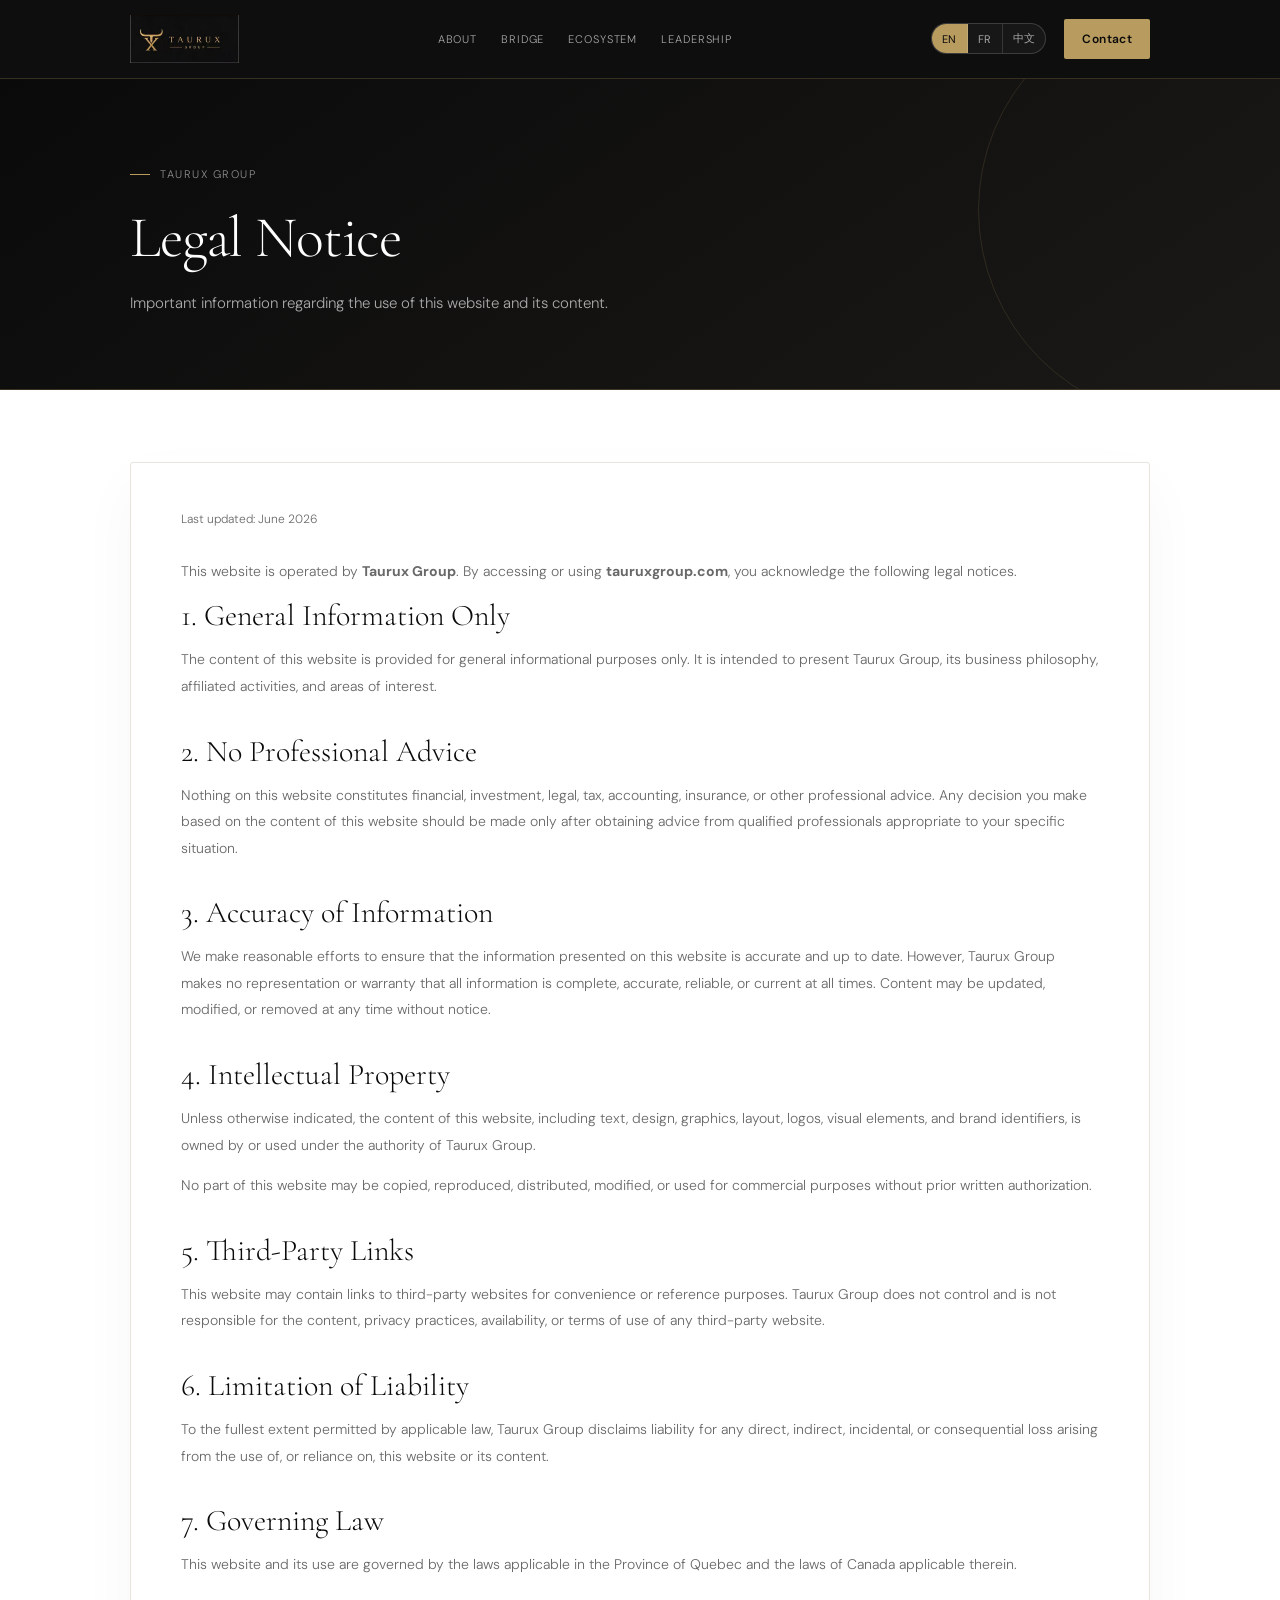
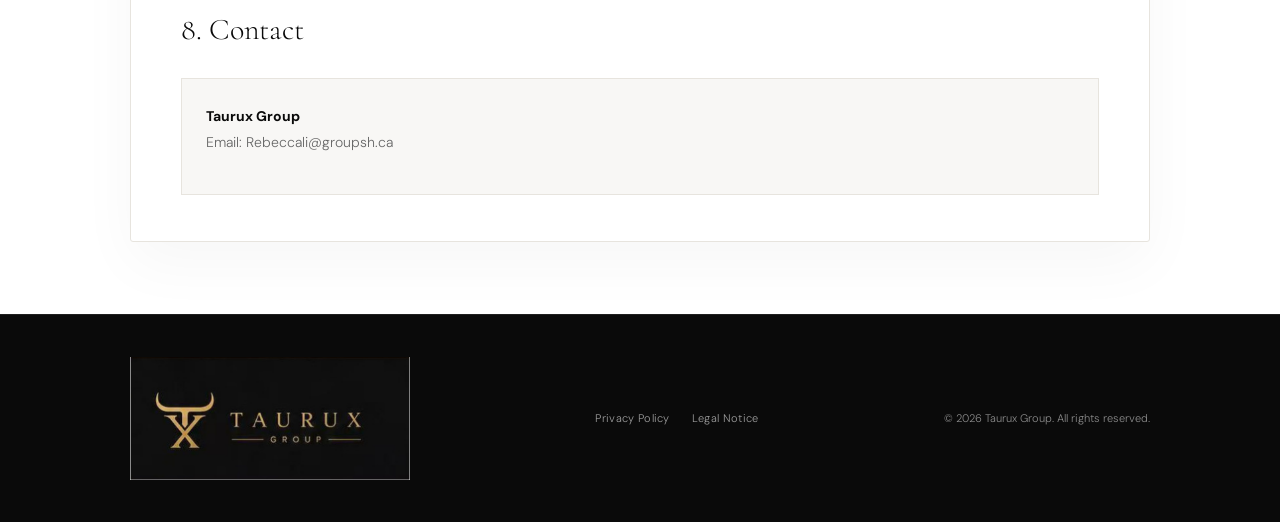
==== legal-notice.html @ 0dfa5d34 "Initial Taurux Group website" ====
<!doctype html>
<html lang="en">
<head>
  <meta charset="utf-8">
  <meta name="viewport" content="width=device-width, initial-scale=1">
  <title>Legal Notice | Taurux Group</title>
  <meta name="description" content="Taurux Group Legal Notice.">
  <link rel="canonical" href="https://tauruxgroup.com/legal-notice.html">
  <link rel="icon" type="image/png" href="assets/taurux-favicon.png">
  <link rel="preconnect" href="https://fonts.googleapis.com">
  <link rel="preconnect" href="https://fonts.gstatic.com" crossorigin>
  <link href="https://fonts.googleapis.com/css2?family=Cormorant+Garamond:ital,wght@0,300;0,400;0,500;1,300;1,400&family=DM+Sans:wght@300;400;500;600&display=swap" rel="stylesheet">
  <style>
    *{box-sizing:border-box;margin:0;padding:0}
    :root{--black:#0a0a0a;--white:#ffffff;--off:#f8f7f5;--soft:#f2f0ec;--mid:#686868;--border:#e7e4de;--gold:#b89b5e;--serif:'Cormorant Garamond',serif;--sans:'DM Sans',sans-serif}
    html{scroll-behavior:smooth}body{background:var(--white);color:var(--black);font-family:var(--sans);font-weight:300;font-size:14px;line-height:1.7}a{color:inherit;text-decoration:none}.wrap{width:min(1020px,calc(100% - 56px));margin:0 auto}
    nav{position:sticky;top:0;z-index:50;background:rgba(10,10,10,.98);backdrop-filter:blur(10px);border-bottom:1px solid rgba(184,155,94,.24)}.nav-inner{height:78px;display:flex;align-items:center;justify-content:space-between;gap:24px}.nav-logo-img{height:48px;width:auto;display:block}.nav-links{display:flex;align-items:center;gap:24px}.nav-link{font-size:11px;color:rgba(255,255,255,.64);letter-spacing:.08em;text-transform:uppercase}.nav-link:hover{color:var(--white)}.nav-right{display:flex;align-items:center;gap:18px}.lang-switch{display:flex;border:1px solid rgba(255,255,255,.16);border-radius:999px;overflow:hidden;background:rgba(255,255,255,.04)}.lang-btn{font-family:var(--sans);border:0;background:transparent;color:rgba(255,255,255,.62);font-size:11px;letter-spacing:.04em;padding:7px 10px;cursor:pointer;border-right:1px solid rgba(255,255,255,.14)}.lang-btn:last-child{border-right:0}.lang-btn.active{background:var(--gold);color:var(--black)}.nav-cta{font-size:12px;font-weight:600;color:var(--black);background:var(--gold);padding:10px 18px;border-radius:2px;letter-spacing:.03em;white-space:nowrap}
    .legal-hero{background:linear-gradient(145deg,#0a0a0a,#1a1917);color:var(--white);padding:86px 0 72px;border-bottom:1px solid rgba(184,155,94,.28);position:relative;overflow:hidden}.legal-hero::after{content:'';position:absolute;width:420px;height:420px;border:1px solid rgba(184,155,94,.16);border-radius:50%;right:-120px;top:-80px}.eyebrow{font-size:11px;letter-spacing:.14em;text-transform:uppercase;color:#8f8f8f;margin-bottom:24px;display:flex;align-items:center;gap:10px}.eyebrow::before{content:'';width:20px;height:1px;background:var(--gold);display:inline-block}.legal-title{font-family:var(--serif);font-size:58px;font-weight:300;line-height:1.02;letter-spacing:-.02em;margin-bottom:22px}.legal-sub{font-size:15px;line-height:1.9;color:#aaa;max-width:700px}.legal-content{padding:72px 0;background:var(--white)}.content-card{border:1px solid var(--border);background:var(--white);padding:46px 50px;border-radius:3px;box-shadow:0 22px 60px rgba(0,0,0,.035)}.updated{font-size:12px;color:var(--mid);margin-bottom:28px}.content-card h2{font-family:var(--serif);font-size:30px;font-weight:300;line-height:1.2;margin:34px 0 12px;color:var(--black)}.content-card h2:first-of-type{margin-top:0}.content-card p{font-size:14px;line-height:1.9;color:var(--mid);margin-bottom:14px}.content-card ul{margin:10px 0 22px 20px;color:var(--mid)}.content-card li{margin-bottom:8px}.contact-box{margin-top:30px;padding:24px;border:1px solid var(--border);background:var(--off)}.contact-box strong{color:var(--black)}.lang-content{display:none}.lang-content.active{display:block}
    footer{border-top:1px solid #1f1f1f;padding:42px 0;background:var(--black);color:#9d9d9d}.footer-inner{display:flex;align-items:center;justify-content:space-between;gap:28px;flex-wrap:wrap}.footer-logo img{display:block;width:280px;max-width:100%;height:auto}.footer-links{display:flex;gap:22px;align-items:center}.footer-link{font-size:11px;color:#9d9d9d;letter-spacing:.03em}.footer-link:hover{color:var(--gold)}.footer-copy{font-size:11px;color:#8b8b8b}
    @media(max-width:680px){.wrap{width:calc(100% - 32px)}.nav-inner{height:auto;padding:14px 0;align-items:center;gap:14px;flex-wrap:wrap}.nav-links{display:none}.nav-logo-img{height:42px}.nav-right{width:100%;justify-content:space-between}.nav-cta{padding:9px 14px}.legal-hero{padding:64px 0 54px}.legal-title{font-size:42px}.content-card{padding:30px 24px}.content-card h2{font-size:25px}.footer-inner{display:block}.footer-logo img{width:235px}.footer-links{margin:18px 0;flex-wrap:wrap}}
</style>
</head>
<body>
<nav><div class="wrap nav-inner"><a class="nav-logo" href="index.html#hero" aria-label="Taurux Group"><img class="nav-logo-img" src="assets/taurux-logo-gold.png" alt="Taurux Group" width="422" height="186" decoding="async"></a><div class="nav-links"><a class="nav-link" href="index.html#about">About</a><a class="nav-link" href="index.html#bridge">Bridge</a><a class="nav-link" href="index.html#ecosystem">Ecosystem</a><a class="nav-link" href="index.html#leadership">Leadership</a></div><div class="nav-right"><div class="lang-switch" aria-label="Language switcher"><button class="lang-btn active" data-lang="en">EN</button><button class="lang-btn" data-lang="fr">FR</button><button class="lang-btn" data-lang="zh">中文</button></div><a class="nav-cta" href="index.html#contact">Contact</a></div></div></nav>
<header class="legal-hero"><div class="wrap"><div class="eyebrow">Taurux Group</div><h1 class="legal-title" data-title-en="Legal Notice" data-title-fr="Avis juridique" data-title-zh="法律声明">Legal Notice</h1><p class="legal-sub" data-sub-en="Important information regarding the use of this website and its content." data-sub-fr="Information importante concernant l’utilisation de ce site Web et de son contenu." data-sub-zh="关于本网站及其内容使用的重要说明。">Important information regarding the use of this website and its content.</p></div></header>
<main class="legal-content"><div class="wrap"><article class="content-card"><div class="lang-content active" data-lang-content="en">
<div class="updated">Last updated: June 2026</div>
<p>This website is operated by <strong>Taurux Group</strong>. By accessing or using <strong>tauruxgroup.com</strong>, you acknowledge the following legal notices.</p>
<h2>1. General Information Only</h2><p>The content of this website is provided for general informational purposes only. It is intended to present Taurux Group, its business philosophy, affiliated activities, and areas of interest.</p>
<h2>2. No Professional Advice</h2><p>Nothing on this website constitutes financial, investment, legal, tax, accounting, insurance, or other professional advice. Any decision you make based on the content of this website should be made only after obtaining advice from qualified professionals appropriate to your specific situation.</p>
<h2>3. Accuracy of Information</h2><p>We make reasonable efforts to ensure that the information presented on this website is accurate and up to date. However, Taurux Group makes no representation or warranty that all information is complete, accurate, reliable, or current at all times. Content may be updated, modified, or removed at any time without notice.</p>
<h2>4. Intellectual Property</h2><p>Unless otherwise indicated, the content of this website, including text, design, graphics, layout, logos, visual elements, and brand identifiers, is owned by or used under the authority of Taurux Group.</p><p>No part of this website may be copied, reproduced, distributed, modified, or used for commercial purposes without prior written authorization.</p>
<h2>5. Third-Party Links</h2><p>This website may contain links to third-party websites for convenience or reference purposes. Taurux Group does not control and is not responsible for the content, privacy practices, availability, or terms of use of any third-party website.</p>
<h2>6. Limitation of Liability</h2><p>To the fullest extent permitted by applicable law, Taurux Group disclaims liability for any direct, indirect, incidental, or consequential loss arising from the use of, or reliance on, this website or its content.</p>
<h2>7. Governing Law</h2><p>This website and its use are governed by the laws applicable in the Province of Quebec and the laws of Canada applicable therein.</p>
<h2>8. Contact</h2><div class="contact-box"><p><strong>Taurux Group</strong><br>Email: <a href="mailto:Rebeccali@groupsh.ca">Rebeccali@groupsh.ca</a></p></div>
</div><div class="lang-content" data-lang-content="fr">
<div class="updated">Dernière mise à jour : juin 2026</div>
<p>Ce site Web est exploité par <strong>Taurux Group</strong>. En accédant à <strong>tauruxgroup.com</strong> ou en l’utilisant, vous reconnaissez les avis juridiques suivants.</p>
<h2>1. Information générale seulement</h2><p>Le contenu de ce site Web est fourni à titre d’information générale seulement. Il vise à présenter Taurux Group, sa philosophie d’affaires, ses activités affiliées et ses champs d’intérêt.</p>
<h2>2. Aucun conseil professionnel</h2><p>Rien sur ce site Web ne constitue un conseil financier, d’investissement, juridique, fiscal, comptable, d’assurance ou autre conseil professionnel. Toute décision fondée sur le contenu de ce site devrait être prise uniquement après avoir consulté des professionnels qualifiés selon votre situation particulière.</p>
<h2>3. Exactitude de l’information</h2><p>Nous déployons des efforts raisonnables pour que l’information présentée sur ce site soit exacte et à jour. Toutefois, Taurux Group ne garantit pas que l’ensemble de l’information soit complète, exacte, fiable ou à jour en tout temps. Le contenu peut être mis à jour, modifié ou retiré sans préavis.</p>
<h2>4. Propriété intellectuelle</h2><p>Sauf indication contraire, le contenu de ce site Web, y compris les textes, le design, les éléments graphiques, la mise en page, les logos, les éléments visuels et les identifiants de marque, appartient à Taurux Group ou est utilisé avec son autorisation.</p><p>Aucune partie de ce site ne peut être copiée, reproduite, distribuée, modifiée ou utilisée à des fins commerciales sans autorisation écrite préalable.</p>
<h2>5. Liens vers des tiers</h2><p>Ce site peut contenir des liens vers des sites Web de tiers à des fins de commodité ou de référence. Taurux Group ne contrôle pas ces sites et n’est pas responsable de leur contenu, de leurs pratiques de confidentialité, de leur disponibilité ou de leurs conditions d’utilisation.</p>
<h2>6. Limitation de responsabilité</h2><p>Dans toute la mesure permise par les lois applicables, Taurux Group décline toute responsabilité à l’égard de pertes directes, indirectes, accessoires ou consécutives découlant de l’utilisation de ce site Web ou de son contenu, ou de la confiance accordée à ceux-ci.</p>
<h2>7. Droit applicable</h2><p>Ce site Web et son utilisation sont régis par les lois applicables dans la province de Québec et par les lois du Canada qui s’y appliquent.</p>
<h2>8. Contact</h2><div class="contact-box"><p><strong>Taurux Group</strong><br>Courriel : <a href="mailto:Rebeccali@groupsh.ca">Rebeccali@groupsh.ca</a></p></div>
</div><div class="lang-content" data-lang-content="zh">
<div class="updated">最后更新：2026年6月</div>
<p>本网站由 <strong>Taurux Group</strong> 运营。访问或使用 <strong>tauruxgroup.com</strong> 即表示您知悉以下法律声明。</p>
<h2>1. 仅供一般信息参考</h2><p>本网站内容仅供一般信息参考，用于介绍 Taurux Group、其商业理念、相关业务活动及关注领域。</p>
<h2>2. 不构成专业建议</h2><p>本网站任何内容均不构成金融、投资、法律、税务、会计、保险或其他专业建议。任何基于本网站内容作出的决定，都应在咨询适合您具体情况的合格专业人士后作出。</p>
<h2>3. 信息准确性</h2><p>我们会合理努力确保网站信息准确并保持更新。但 Taurux Group 不保证网站所有信息在任何时候均完整、准确、可靠或最新。网站内容可能随时更新、修改或删除，恕不另行通知。</p>
<h2>4. 知识产权</h2><p>除非另有说明，本网站内容，包括文字、设计、图形、页面布局、logo、视觉元素和品牌标识，均归 Taurux Group 所有，或经授权使用。</p><p>未经事先书面授权，任何人不得复制、转载、分发、修改或将本网站任何部分用于商业目的。</p>
<h2>5. 第三方链接</h2><p>本网站可能包含指向第三方网站的链接，仅供便利或参考。Taurux Group 不控制第三方网站，也不对其内容、隐私做法、可用性或使用条款负责。</p>
<h2>6. 责任限制</h2><p>在适用法律允许的最大范围内，Taurux Group 不对因使用或依赖本网站及其内容而产生的任何直接、间接、附带或后果性损失承担责任。</p>
<h2>7. 适用法律</h2><p>本网站及其使用受魁北克省适用法律及加拿大适用法律管辖。</p>
<h2>8. 联系方式</h2><div class="contact-box"><p><strong>Taurux Group</strong><br>邮箱：<a href="mailto:Rebeccali@groupsh.ca">Rebeccali@groupsh.ca</a></p></div>
</div></article></div></main>
<footer><div class="wrap footer-inner"><a class="footer-logo" href="index.html#hero"><img src="assets/taurux-logo-gold.png" alt="Taurux Group" width="422" height="186" loading="lazy" decoding="async"></a><div class="footer-links"><a class="footer-link" href="privacy-policy.html">Privacy Policy</a><a class="footer-link" href="legal-notice.html">Legal Notice</a></div><div class="footer-copy">© 2026 Taurux Group. All rights reserved.</div></div></footer>
<script>
function setLang(lang){document.documentElement.lang=lang==='zh'?'zh-Hans':lang;document.querySelectorAll('.lang-btn').forEach(b=>b.classList.toggle('active',b.dataset.lang===lang));document.querySelectorAll('.lang-content').forEach(c=>c.classList.toggle('active',c.dataset.langContent===lang));const title=document.querySelector('.legal-title');const sub=document.querySelector('.legal-sub');if(title) title.textContent=title.dataset['title'+(lang==='zh'?'Zh':lang.charAt(0).toUpperCase()+lang.slice(1))];if(sub) sub.textContent=sub.dataset['sub'+(lang==='zh'?'Zh':lang.charAt(0).toUpperCase()+lang.slice(1))];}
document.querySelectorAll('.lang-btn').forEach(btn=>btn.addEventListener('click',()=>setLang(btn.dataset.lang)));
</script>
</body>
</html>
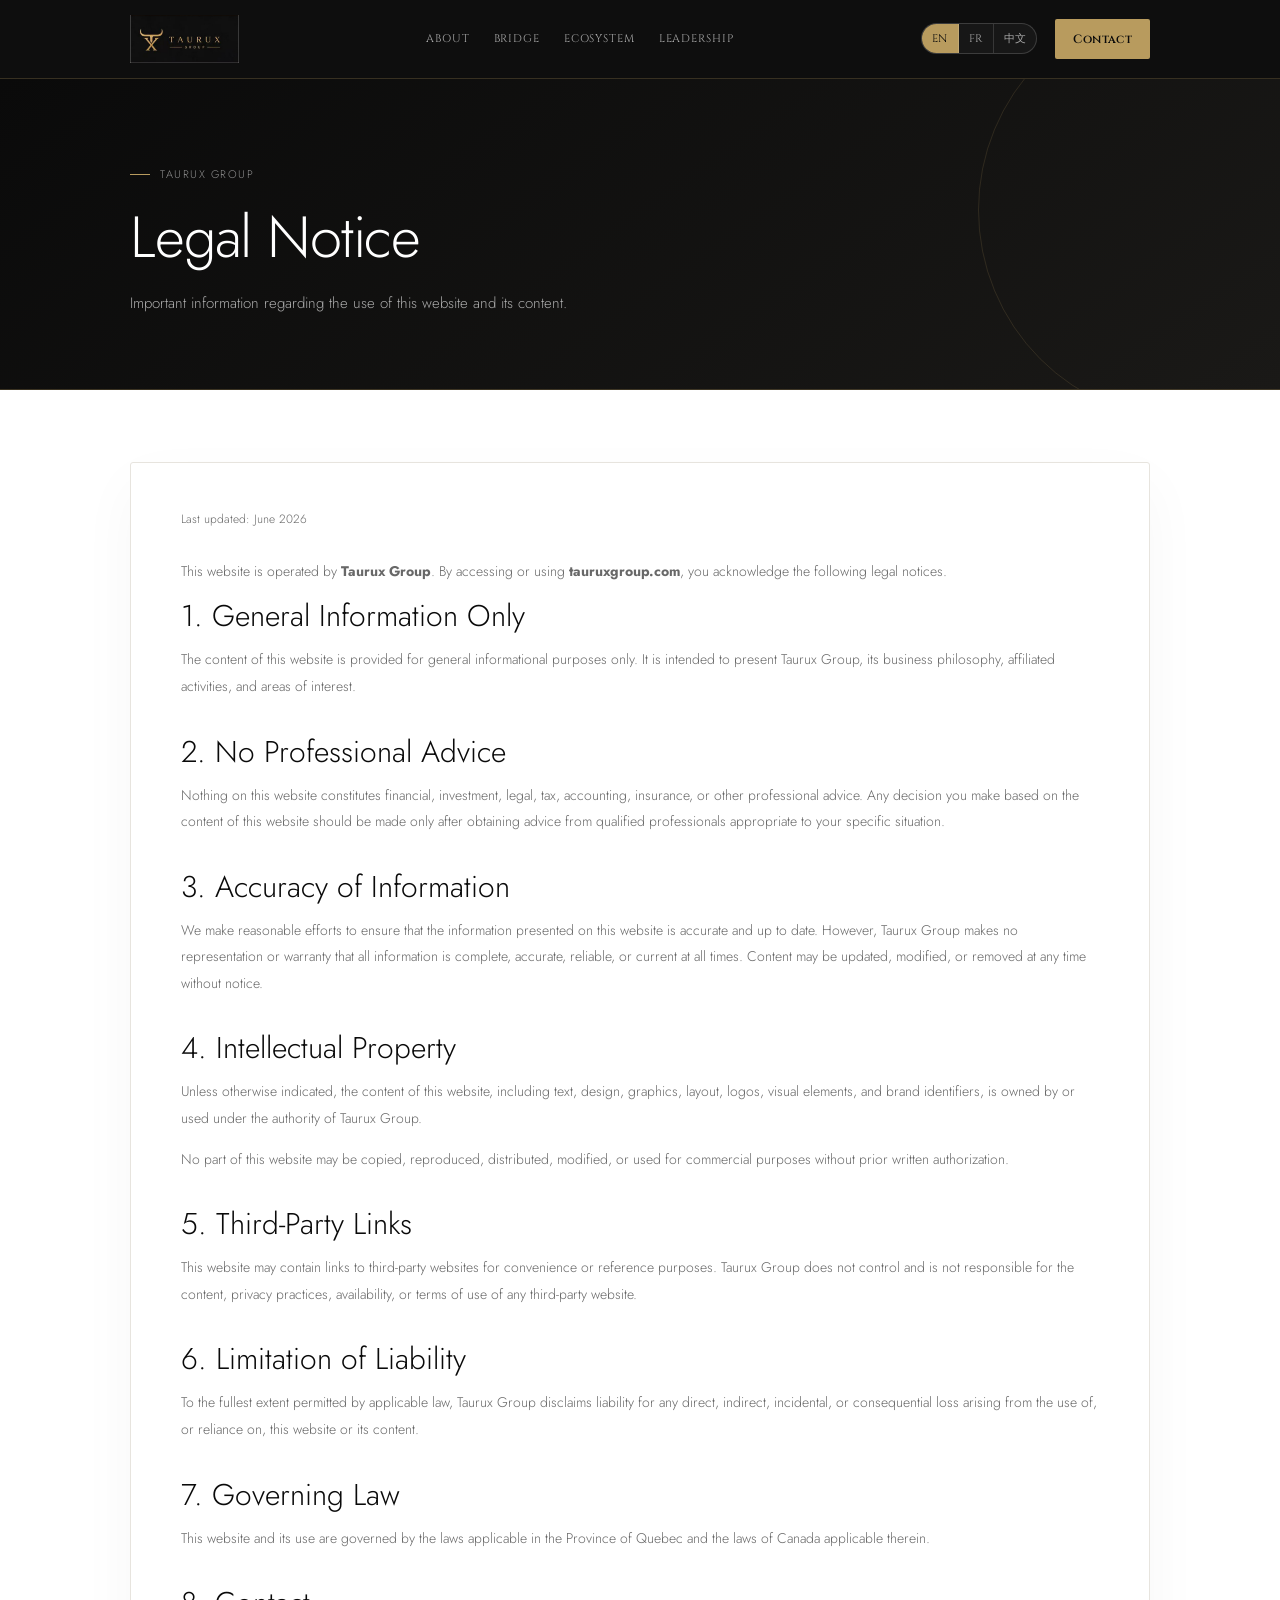
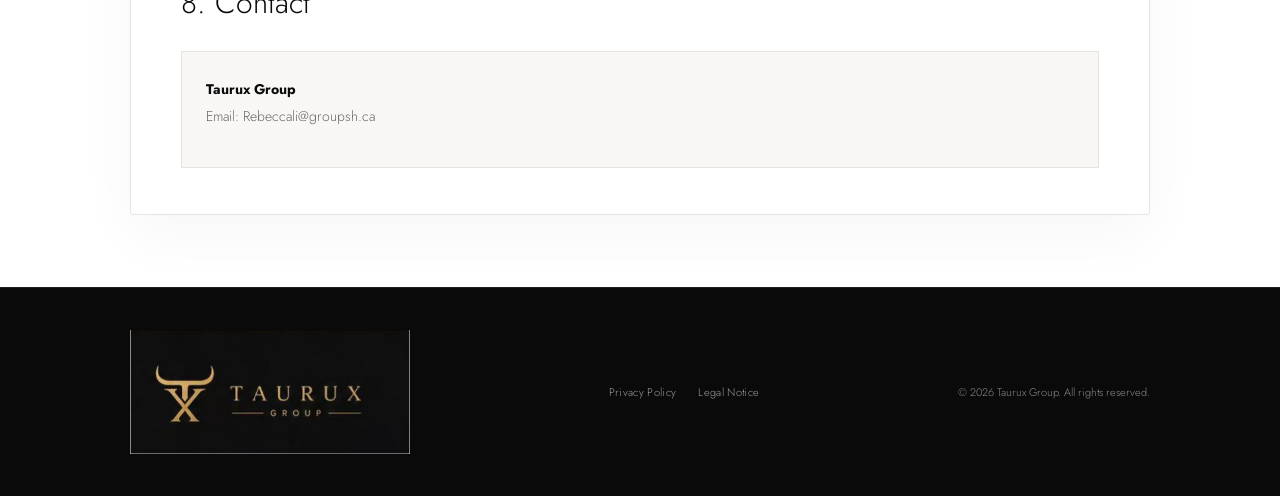
==== commit adcef2fb: "Refine typography and team carousel" ====
--- a/legal-notice.html
+++ b/legal-notice.html
@@ -9,12 +9,13 @@
   <link rel="icon" type="image/png" href="assets/taurux-favicon.png">
   <link rel="preconnect" href="https://fonts.googleapis.com">
   <link rel="preconnect" href="https://fonts.gstatic.com" crossorigin>
-  <link href="https://fonts.googleapis.com/css2?family=Cormorant+Garamond:ital,wght@0,300;0,400;0,500;1,300;1,400&family=DM+Sans:wght@300;400;500;600&display=swap" rel="stylesheet">
+  <link rel="stylesheet" href="taurux_v7_redesign_assets/fonts/fonts.css">
+  <link href="https://fonts.googleapis.com/css2?family=Jost:wght@300;400;500;600;700&display=swap" rel="stylesheet">
   <style>
     *{box-sizing:border-box;margin:0;padding:0}
-    :root{--black:#0a0a0a;--white:#ffffff;--off:#f8f7f5;--soft:#f2f0ec;--mid:#686868;--border:#e7e4de;--gold:#b89b5e;--serif:'Cormorant Garamond',serif;--sans:'DM Sans',sans-serif}
+    :root{--black:#0a0a0a;--white:#ffffff;--off:#f8f7f5;--soft:#f2f0ec;--mid:#686868;--border:#e7e4de;--gold:#b89b5e;--serif:'Jost',sans-serif;--sans:'Jost',sans-serif;--accent:'Cinzel',serif}
     html{scroll-behavior:smooth}body{background:var(--white);color:var(--black);font-family:var(--sans);font-weight:300;font-size:14px;line-height:1.7}a{color:inherit;text-decoration:none}.wrap{width:min(1020px,calc(100% - 56px));margin:0 auto}
-    nav{position:sticky;top:0;z-index:50;background:rgba(10,10,10,.98);backdrop-filter:blur(10px);border-bottom:1px solid rgba(184,155,94,.24)}.nav-inner{height:78px;display:flex;align-items:center;justify-content:space-between;gap:24px}.nav-logo-img{height:48px;width:auto;display:block}.nav-links{display:flex;align-items:center;gap:24px}.nav-link{font-size:11px;color:rgba(255,255,255,.64);letter-spacing:.08em;text-transform:uppercase}.nav-link:hover{color:var(--white)}.nav-right{display:flex;align-items:center;gap:18px}.lang-switch{display:flex;border:1px solid rgba(255,255,255,.16);border-radius:999px;overflow:hidden;background:rgba(255,255,255,.04)}.lang-btn{font-family:var(--sans);border:0;background:transparent;color:rgba(255,255,255,.62);font-size:11px;letter-spacing:.04em;padding:7px 10px;cursor:pointer;border-right:1px solid rgba(255,255,255,.14)}.lang-btn:last-child{border-right:0}.lang-btn.active{background:var(--gold);color:var(--black)}.nav-cta{font-size:12px;font-weight:600;color:var(--black);background:var(--gold);padding:10px 18px;border-radius:2px;letter-spacing:.03em;white-space:nowrap}
+    nav{position:sticky;top:0;z-index:50;background:rgba(10,10,10,.98);backdrop-filter:blur(10px);border-bottom:1px solid rgba(184,155,94,.24)}.nav-inner{height:78px;display:flex;align-items:center;justify-content:space-between;gap:24px}.nav-logo-img{height:48px;width:auto;display:block}.nav-links{display:flex;align-items:center;gap:24px}.nav-link{font-family:var(--accent);font-size:11px;color:rgba(255,255,255,.64);letter-spacing:.08em;text-transform:uppercase}.nav-link:hover{color:var(--white)}.nav-right{display:flex;align-items:center;gap:18px}.lang-switch{display:flex;border:1px solid rgba(255,255,255,.16);border-radius:999px;overflow:hidden;background:rgba(255,255,255,.04)}.lang-btn{font-family:var(--accent);border:0;background:transparent;color:rgba(255,255,255,.62);font-size:11px;letter-spacing:.04em;padding:7px 10px;cursor:pointer;border-right:1px solid rgba(255,255,255,.14)}.lang-btn:last-child{border-right:0}.lang-btn.active{background:var(--gold);color:var(--black)}.nav-cta{font-family:var(--accent);font-size:12px;font-weight:600;color:var(--black);background:var(--gold);padding:10px 18px;border-radius:2px;letter-spacing:.03em;white-space:nowrap}
     .legal-hero{background:linear-gradient(145deg,#0a0a0a,#1a1917);color:var(--white);padding:86px 0 72px;border-bottom:1px solid rgba(184,155,94,.28);position:relative;overflow:hidden}.legal-hero::after{content:'';position:absolute;width:420px;height:420px;border:1px solid rgba(184,155,94,.16);border-radius:50%;right:-120px;top:-80px}.eyebrow{font-size:11px;letter-spacing:.14em;text-transform:uppercase;color:#8f8f8f;margin-bottom:24px;display:flex;align-items:center;gap:10px}.eyebrow::before{content:'';width:20px;height:1px;background:var(--gold);display:inline-block}.legal-title{font-family:var(--serif);font-size:58px;font-weight:300;line-height:1.02;letter-spacing:-.02em;margin-bottom:22px}.legal-sub{font-size:15px;line-height:1.9;color:#aaa;max-width:700px}.legal-content{padding:72px 0;background:var(--white)}.content-card{border:1px solid var(--border);background:var(--white);padding:46px 50px;border-radius:3px;box-shadow:0 22px 60px rgba(0,0,0,.035)}.updated{font-size:12px;color:var(--mid);margin-bottom:28px}.content-card h2{font-family:var(--serif);font-size:30px;font-weight:300;line-height:1.2;margin:34px 0 12px;color:var(--black)}.content-card h2:first-of-type{margin-top:0}.content-card p{font-size:14px;line-height:1.9;color:var(--mid);margin-bottom:14px}.content-card ul{margin:10px 0 22px 20px;color:var(--mid)}.content-card li{margin-bottom:8px}.contact-box{margin-top:30px;padding:24px;border:1px solid var(--border);background:var(--off)}.contact-box strong{color:var(--black)}.lang-content{display:none}.lang-content.active{display:block}
     footer{border-top:1px solid #1f1f1f;padding:42px 0;background:var(--black);color:#9d9d9d}.footer-inner{display:flex;align-items:center;justify-content:space-between;gap:28px;flex-wrap:wrap}.footer-logo img{display:block;width:280px;max-width:100%;height:auto}.footer-links{display:flex;gap:22px;align-items:center}.footer-link{font-size:11px;color:#9d9d9d;letter-spacing:.03em}.footer-link:hover{color:var(--gold)}.footer-copy{font-size:11px;color:#8b8b8b}
     @media(max-width:680px){.wrap{width:calc(100% - 32px)}.nav-inner{height:auto;padding:14px 0;align-items:center;gap:14px;flex-wrap:wrap}.nav-links{display:none}.nav-logo-img{height:42px}.nav-right{width:100%;justify-content:space-between}.nav-cta{padding:9px 14px}.legal-hero{padding:64px 0 54px}.legal-title{font-size:42px}.content-card{padding:30px 24px}.content-card h2{font-size:25px}.footer-inner{display:block}.footer-logo img{width:235px}.footer-links{margin:18px 0;flex-wrap:wrap}}
@@ -63,4 +64,4 @@
 document.querySelectorAll('.lang-btn').forEach(btn=>btn.addEventListener('click',()=>setLang(btn.dataset.lang)));
 </script>
 </body>
-</html>+</html>
--- a/taurux_v7_redesign_assets/fonts/fonts.css
+++ b/taurux_v7_redesign_assets/fonts/fonts.css
@@ -0,0 +1,159 @@
+@font-face {
+  font-family: "Bodoni Moda";
+  src: url("bodoni-moda/bodoni-moda-variable.ttf") format("truetype");
+  font-weight: 400 900;
+  font-style: normal;
+  font-display: swap;
+}
+
+@font-face {
+  font-family: "Bodoni Moda";
+  src: url("bodoni-moda/bodoni-moda-italic-variable.ttf") format("truetype");
+  font-weight: 400 900;
+  font-style: italic;
+  font-display: swap;
+}
+
+@font-face {
+  font-family: "Cinzel";
+  src: url("cinzel/cinzel-variable.ttf") format("truetype");
+  font-weight: 400 900;
+  font-style: normal;
+  font-display: swap;
+}
+
+@font-face {
+  font-family: "Josefin Slab";
+  src: url("josefin-slab/josefin-slab-variable.ttf") format("truetype");
+  font-weight: 100 700;
+  font-style: normal;
+  font-display: swap;
+}
+
+@font-face {
+  font-family: "Josefin Slab";
+  src: url("josefin-slab/josefin-slab-italic-variable.ttf") format("truetype");
+  font-weight: 100 700;
+  font-style: italic;
+  font-display: swap;
+}
+
+@font-face {
+  font-family: "Playfair Display";
+  src: url("playfair-display/playfair-display-variable.ttf") format("truetype");
+  font-weight: 400 900;
+  font-style: normal;
+  font-display: swap;
+}
+
+@font-face {
+  font-family: "Playfair Display";
+  src: url("playfair-display/playfair-display-italic-variable.ttf") format("truetype");
+  font-weight: 400 900;
+  font-style: italic;
+  font-display: swap;
+}
+
+@font-face {
+  font-family: "GFS Didot";
+  src: url("gfs-didot/gfs-didot-regular.ttf") format("truetype");
+  font-weight: 400;
+  font-style: normal;
+  font-display: swap;
+}
+
+@font-face {
+  font-family: "Borgens Burlesque";
+  src: url("borgens-burlesque/borgens-burlesque-regular.otf") format("opentype");
+  font-weight: 400;
+  font-style: normal;
+  font-display: swap;
+}
+
+@font-face {
+  font-family: "Canela";
+  src: url("canela/canela-light.otf") format("opentype");
+  font-weight: 300;
+  font-style: normal;
+  font-display: swap;
+}
+
+@font-face {
+  font-family: "Canela";
+  src: url("canela/canela-roman.otf") format("opentype");
+  font-weight: 400;
+  font-style: normal;
+  font-display: swap;
+}
+
+@font-face {
+  font-family: "Canela";
+  src: url("canela/canela-bold.otf") format("opentype");
+  font-weight: 700;
+  font-style: normal;
+  font-display: swap;
+}
+
+@font-face {
+  font-family: "Gatsby FLF";
+  src: url("gatsby/gatsby-flf-regular.ttf") format("truetype");
+  font-weight: 400;
+  font-style: normal;
+  font-display: swap;
+}
+
+@font-face {
+  font-family: "Gatsby FLF";
+  src: url("gatsby/gatsby-flf-italic.ttf") format("truetype");
+  font-weight: 400;
+  font-style: italic;
+  font-display: swap;
+}
+
+@font-face {
+  font-family: "Gatsby FLF";
+  src: url("gatsby/gatsby-flf-bold.ttf") format("truetype");
+  font-weight: 700;
+  font-style: normal;
+  font-display: swap;
+}
+
+@font-face {
+  font-family: "Gatsby FLF";
+  src: url("gatsby/gatsby-flf-bold-italic.ttf") format("truetype");
+  font-weight: 700;
+  font-style: italic;
+  font-display: swap;
+}
+
+@font-face {
+  font-family: "Milton Burlesque NF";
+  src: url("milton-burlesque-nf/milton-burlesque-nf-regular.otf") format("opentype");
+  font-weight: 400;
+  font-style: normal;
+  font-display: swap;
+}
+
+@font-face {
+  font-family: "Reach The End";
+  src: url("reach-the-end/reach-the-end-regular.ttf") format("truetype");
+  font-weight: 400;
+  font-style: normal;
+  font-display: swap;
+}
+
+@font-face {
+  font-family: "The Font Gatsby";
+  src: url("the-font-gatsby/the-font-gatsby-regular.otf") format("opentype");
+  font-weight: 400;
+  font-style: normal;
+  font-display: swap;
+}
+
+@font-face {
+  font-family: "Young 20s";
+  src: url("young-20s/young-20s-regular.otf") format("opentype");
+  font-weight: 400;
+  font-style: normal;
+  font-display: swap;
+}
